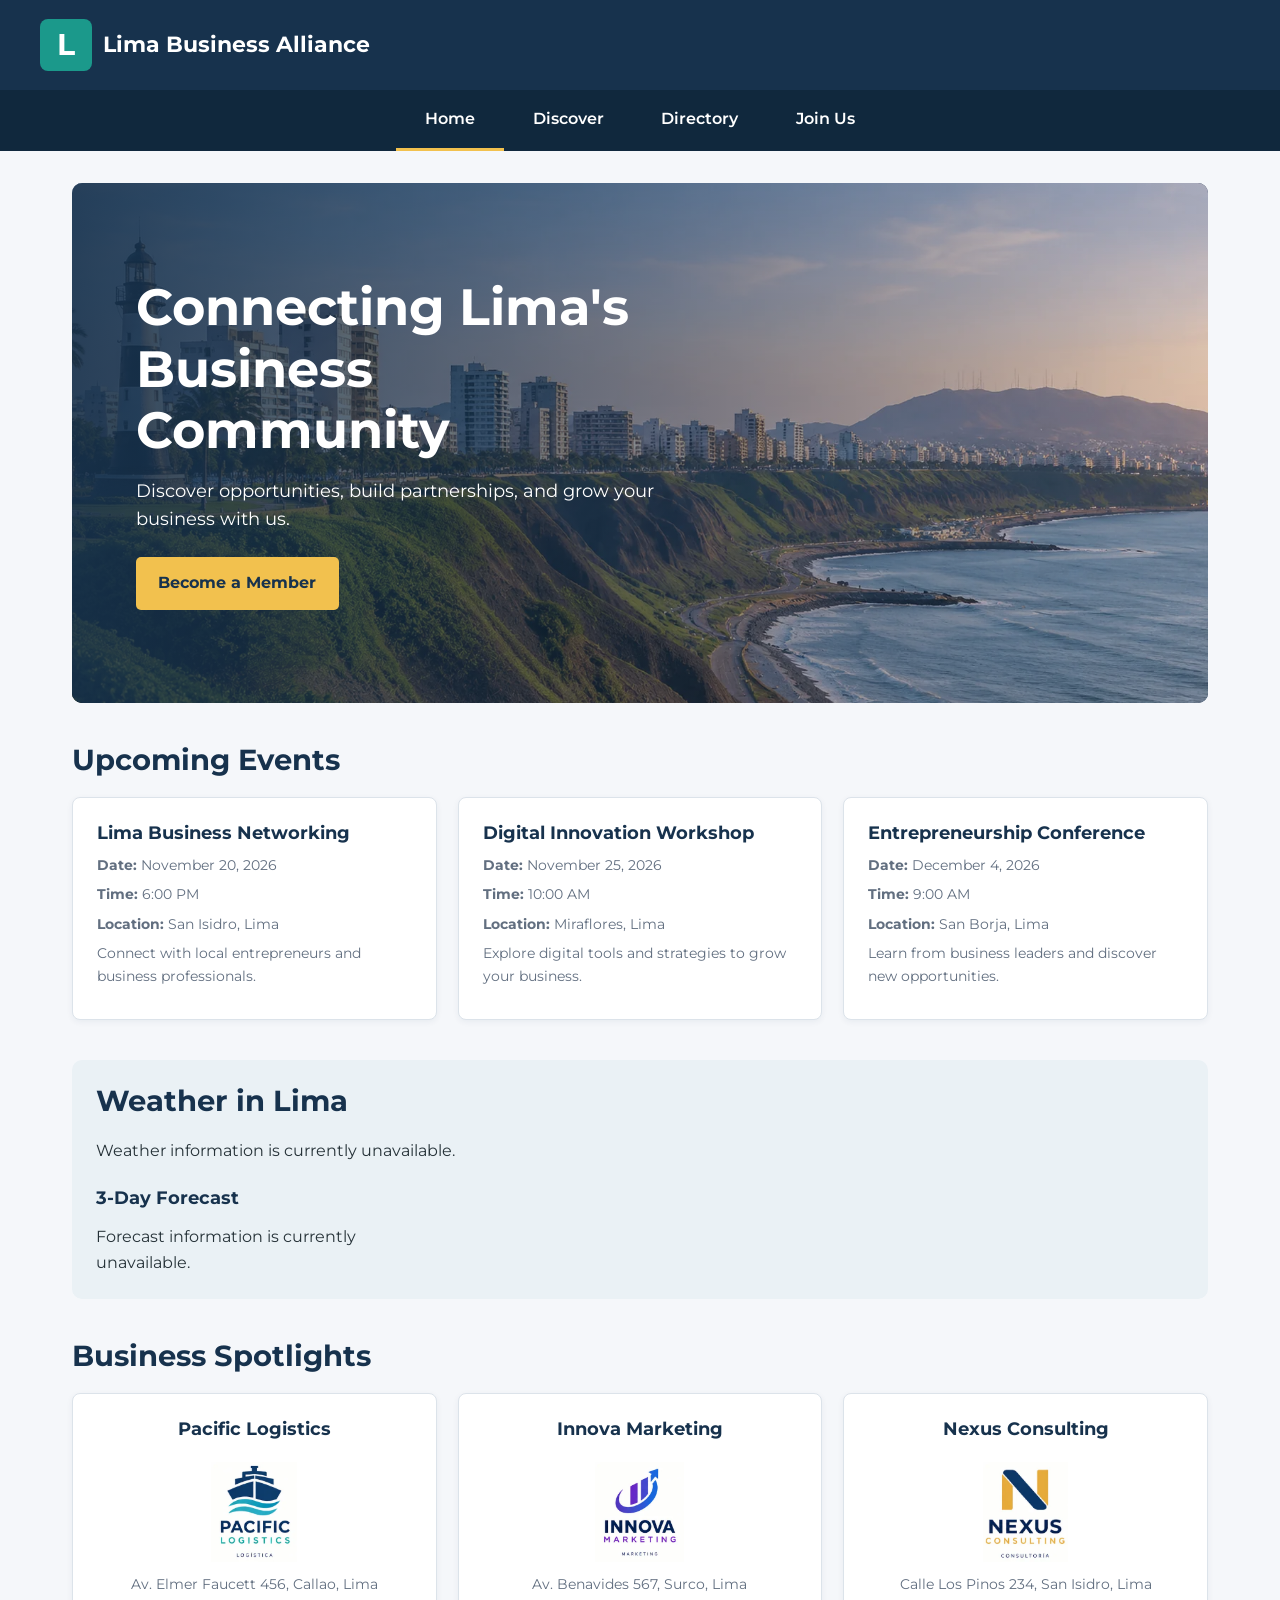
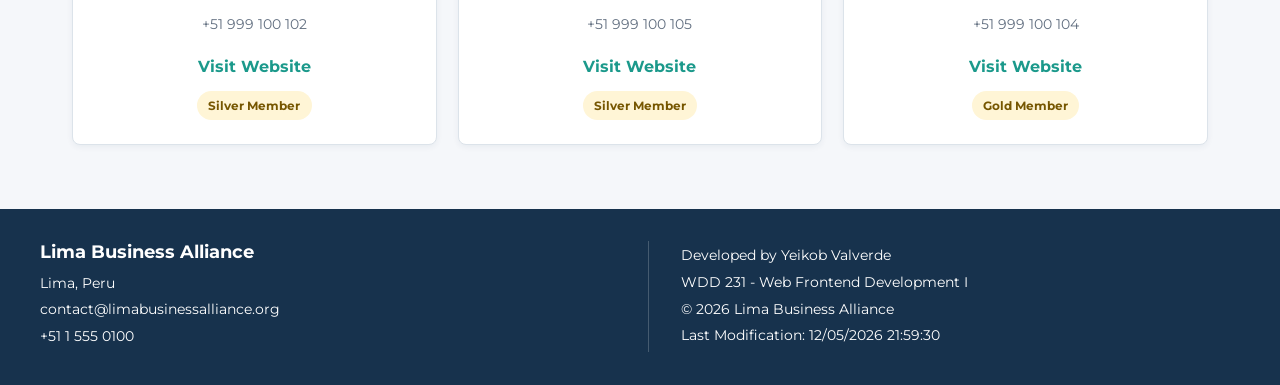
==== chamber/index.html @ bb2d60db "update" ====
<!DOCTYPE html>
<html lang="en">
<head>
    <meta charset="UTF-8">
    <meta name="viewport" content="width=device-width, initial-scale=1.0">
    <meta name="description" content="Welcome to Lima Business Alliance. Discover business opportunities, upcoming events, and local companies in Lima, Peru.">
    <meta name="author" content="Yeikob Valverde">

    <title>Home | Lima Business Alliance</title>

    <meta property="og:title" content="Lima Business Alliance | Home">
    <meta property="og:description" content="Connect with businesses, discover opportunities, and grow together in Lima, Perú.">
    <meta property="og:image" content="https://yeikob1805.github.io/wdd231/chamber/images/social-preview.jpg">
    <meta property="og:url" content="https://yeikob1805.github.io/wdd231/chamber/index.html">
    <meta property="og:type" content="website">

    <link rel="icon" href="images/favicon.png" type="image/png">

    <link rel="preconnect" href="https://fonts.googleapis.com">
    <link rel="preconnect" href="https://fonts.gstatic.com" crossorigin>
    <link href="https://fonts.googleapis.com/css2?family=Montserrat:wght@400;500;600;700&display=swap" rel="stylesheet">

    <link rel="stylesheet" href="styles/normalize.css">
    <link rel="stylesheet" href="styles/small.css">
    <link rel="stylesheet" href="styles/larger.css">

    <script src="scripts/navigation.js" defer></script>
    <script src="scripts/date.js" defer></script>
    <script src="scripts/home.js" defer></script>
</head>

<body>
    <header>
        <div class="header-content">
            <a href="index.html" class="brand">
                <span class="brand-icon">L</span>
                <span class="brand-name">Lima Business Alliance</span>
            </a>

            <button id="menu-button" aria-label="Open navigation menu" aria-expanded="false" aria-controls="primary-navigation">
                <span class="hamburger-icon"></span>
            </button>
        </div>
    </header>

    <nav id="primary-navigation">
        <a href="index.html" class="active" aria-current="page">Home</a>
        <a href="discover.html">Discover</a>
        <a href="directory.html">Directory</a>
        <a href="join.html">Join Us</a>
    </nav>

    <main>
        <section class="hero">
            <img src="images/lima-hero.webp" alt="Panoramic view of Lima's coastline and city skyline">
            <div class="hero-content">
                <h1>Connecting Lima's Business Community</h1>
                <p>Discover opportunities, build partnerships, and grow your business with us.</p>
                <a href="join.html" class="cta-button">Become a Member</a>
            </div>
        </section>

        <section class="events-section">
            <h2>Upcoming Events</h2>
            <div id="events-container"></div>
        </section>

        <section class="weather-section">
            <h2>Weather in Lima</h2>
            <div id="current-weather"></div>
            <h3>3-Day Forecast</h3>
            <div id="weather-forecast"></div>
        </section>

        <section class="spotlights-section">
            <h2>Business Spotlights</h2>
            <div id="spotlights-container"></div>
        </section>
    </main>

    <footer>
        <div class="footer-content">
            <div class="contact-info">
                <h2>Lima Business Alliance</h2>
                <p>Lima, Peru</p>
                <p>contact@limabusinessalliance.org</p>
                <p>+51 1 555 0100</p>
            </div>

            <div class="development-info">
                <p>Developed by Yeikob Valverde</p>
                <p>WDD 231 - Web Frontend Development I</p>
                <p>&copy; <span id="currentyear"></span> Lima Business Alliance</p>
                <p id="lastModified"></p>
            </div>
        </div>
    </footer>
</body>
</html>
---- chamber/styles/small.css ----
:root {
    --primary-color: #17324D;
    --secondary-color: #1B998B;
    --accent-color: #F2C14E;
    --background-color: #F5F7FA;
    --card-color: #FFFFFF;
    --text-color: #263238;
    --muted-color: #626F80; 
    --border-color: #DCE3EA;
}

body {
    font-family: 'Montserrat', sans-serif;
    background-color: var(--background-color);
    color: var(--text-color);
    line-height: 1.6;
}

header {
    background-color: var(--primary-color);
    color: white;
    padding: 1rem;
}

.header-content {
    display: flex;
    justify-content: space-between;
    align-items: center;
    max-width: 1200px;
    margin: 0 auto;
}

.brand {
    display: flex;
    align-items: center;
    gap: 0.7rem;
    color: white;
    text-decoration: none;
}

.brand-icon {
    display: flex;
    justify-content: center;
    align-items: center;
    width: 45px;
    height: 45px;
    background-color: var(--secondary-color);
    border-radius: 8px;
    font-size: 1.6rem;
    font-weight: 700;
}

.brand-name {
    font-size: 1rem;
    font-weight: 700;
}

#menu-button {
    display: flex;
    justify-content: center;
    align-items: center;
    width: 42px;
    height: 42px;
    background: none;
    border: 1px solid rgba(255, 255, 255, 0.3);
    border-radius: 5px;
    cursor: pointer;
}

.hamburger-icon,
.hamburger-icon::before,
.hamburger-icon::after {
    display: block;
    width: 23px;
    height: 3px;
    background-color: white;
    border-radius: 2px;
}

.hamburger-icon {
    position: relative;
}

.hamburger-icon::before,
.hamburger-icon::after {
    content: "";
    position: absolute;
    left: 0;
}

.hamburger-icon::before {
    top: -7px;
}

.hamburger-icon::after {
    top: 7px;
}

nav {
    display: none;
    flex-direction: column;
    background-color: #10283D;
}

nav.open {
    display: flex;
}

nav a {
    display: block;
    padding: 0.9rem 1rem;
    color: white;
    text-decoration: none;
    text-align: center;
    font-weight: 600;
    border-top: 1px solid rgba(255, 255, 255, 0.12);
}

nav a.active {
    background-color: var(--secondary-color);
}

nav a:hover {
    background-color: #24516C;
}

main {
    width: 100%;
    max-width: 1200px;
    margin: 0 auto;
    padding: 1.5rem 1rem;
}

h1 {
    color: var(--primary-color);
    font-size: 1.7rem;
    margin-bottom: 0.5rem;
}

.directory-intro {
    color: var(--muted-color);
    font-size: 0.95rem;
    margin-bottom: 1.5rem;
}

.view-options {
    display: flex;
    justify-content: center;
    gap: 0.7rem;
    margin-bottom: 1.5rem;
}

.view-button {
    padding: 0.7rem 1.2rem;
    border: 1px solid var(--primary-color);
    border-radius: 5px;
    background-color: white;
    color: var(--primary-color);
    font-family: inherit;
    font-size: 0.9rem;
    font-weight: 600;
    transition: background-color 0.2s ease, color 0.2s ease;
}

.view-button.active,
.view-button:hover {
    background-color: var(--primary-color);
    color: white;
}

.members-grid {
    display: grid;
    grid-template-columns: 1fr;
    gap: 1rem;
}

.member-card {
    display: flex;
    flex-direction: column;
    align-items: center;
    gap: 0.7rem;
    padding: 1.3rem;
    background-color: var(--card-color);
    border: 1px solid var(--border-color);
    border-radius: 8px;
    text-align: center;
    box-shadow: 0 2px 6px rgba(23, 50, 77, 0.06);
}

.member-card img {
    width: 130px;
    height: 100px;
    object-fit: contain;
    padding: 0.5rem;
}

.member-card h2 {
    color: var(--primary-color);
    font-size: 1.1rem;
}

.member-card p {
    font-size: 0.88rem;
    color: var(--muted-color);
}

.member-card a {
    color: var(--secondary-color);
    font-size: 0.9rem;
    font-weight: 700;
    text-decoration: none;
    overflow-wrap: anywhere;
}

.member-card a:hover {
    text-decoration: underline;
}

.member-level {
    display: inline-block;
    padding: 0.3rem 0.7rem;
    background-color: #FFF5D6;
    color: #765600;
    border-radius: 20px;
    font-size: 0.75rem;
    font-weight: 700;
}

.members-list {
    display: flex;
    flex-direction: column;
    gap: 0.5rem;
}

.members-list .member-card {
    flex-direction: column;
    align-items: flex-start;
    text-align: left;
    gap: 0.4rem;
    padding: 1rem;
}

.members-list .member-card img {
    display: none;
}

.members-list .member-card h2 {
    font-size: 1rem;
}

.members-list .member-card p {
    font-size: 0.85rem;
}

footer {
    background-color: var(--primary-color);
    color: white;
    padding: 2rem 1rem;
    margin-top: 2rem;
}

.footer-content {
    display: flex;
    flex-direction: column;
    gap: 1.5rem;
    max-width: 1200px;
    margin: 0 auto;
}

footer h2 {
    font-size: 1.1rem;
    margin-bottom: 0.7rem;
}

footer p {
    font-size: 0.85rem;
    margin: 0.3rem 0;
    overflow-wrap: anywhere;
}

.development-info {
    border-top: 1px solid rgba(255, 255, 255, 0.2);
    padding-top: 1rem;
}

@media screen and (max-width: 350px) {
    .brand-name {
        font-size: 0.85rem;
    }

    .view-button {
        padding: 0.6rem 0.8rem;
    }
}


/* Home Page */

.hero {
    position: relative;
    min-height: 420px;
    overflow: hidden;
    border-radius: 10px;
    background-color: var(--primary-color);
}

.hero img {
    position: absolute;
    inset: 0;
    width: 100%;
    height: 100%;
    object-fit: cover;
}

.hero::after {
    content: "";
    position: absolute;
    inset: 0;
    background: linear-gradient(90deg, rgba(23, 50, 77, 0.9), rgba(23, 50, 77, 0.15));
}

.hero-content {
    position: relative;
    z-index: 1;
    display: flex;
    flex-direction: column;
    justify-content: center;
    align-items: flex-start;
    min-height: 420px;
    max-width: 650px;
    padding: 2rem;
    color: white;
}

.hero-content h1 {
    color: white;
    font-size: 2rem;
    margin-bottom: 1rem;
}

.hero-content p {
    font-size: 1rem;
    margin-bottom: 1.5rem;
}

.cta-button {
    display: inline-block;
    padding: 0.85rem 1.4rem;
    background-color: var(--accent-color);
    color: var(--primary-color);
    border-radius: 5px;
    font-weight: 700;
    text-decoration: none;
    transition: background-color 0.2s ease, transform 0.2s ease;
}

.cta-button:hover {
    background-color: #FFD76B;
    transform: translateY(-2px);
}

.events-section,
.weather-section,
.spotlights-section {
    margin-top: 2.5rem;
}

.events-section h2,
.weather-section h2,
.spotlights-section h2 {
    color: var(--primary-color);
    font-size: 1.5rem;
    margin-bottom: 1.2rem;
}

#events-container,
#spotlights-container,
#weather-forecast {
    display: grid;
    grid-template-columns: 1fr;
    gap: 1rem;
}

.event-card,
.spotlight-card,
.weather-card {
    padding: 1.3rem;
    background-color: var(--card-color);
    border: 1px solid var(--border-color);
    border-radius: 8px;
    box-shadow: 0 2px 6px rgba(23, 50, 77, 0.06);
}

.event-card h3,
.spotlight-card h3,
.weather-card h3 {
    color: var(--primary-color);
    font-size: 1.1rem;
    margin-bottom: 0.7rem;
}

.event-card p,
.spotlight-card p,
.weather-card p {
    color: var(--muted-color);
    font-size: 0.9rem;
    margin-bottom: 0.4rem;
}

.weather-section {
    padding: 1.5rem;
    background-color: #EAF1F5;
    border-radius: 10px;
}

.weather-section h3 {
    color: var(--primary-color);
    margin: 1.5rem 0 1rem;
    font-size: 1.1rem;
}

#current-weather {
    display: grid;
    grid-template-columns: 1fr;
    gap: 1rem;
}

.weather-current {
    display: flex;
    align-items: center;
    gap: 1rem;
    padding: 1rem;
    background-color: white;
    border-radius: 8px;
}

.weather-current img {
    width: 75px;
    height: 75px;
}

.weather-current strong {
    display: block;
    color: var(--primary-color);
    font-size: 1.8rem;
}

.weather-forecast-card {
    padding: 1rem;
    background-color: white;
    border-radius: 8px;
    text-align: center;
}

.weather-forecast-card img {
    width: 55px;
    height: 55px;
    margin: 0 auto;
}

.spotlight-card {
    display: flex;
    flex-direction: column;
    align-items: center;
    text-align: center;
    gap: 0.7rem;
}

.spotlight-card img {
    width: 140px;
    height: 100px;
    object-fit: contain;
}

.spotlight-card a {
    color: var(--secondary-color);
    font-weight: 700;
    text-decoration: none;
    overflow-wrap: anywhere;
}

.spotlight-card a:hover {
    text-decoration: underline;
}
---- chamber/styles/larger.css ----
@media screen and (min-width: 768px) {

    header {
        padding: 1.2rem 2rem;
    }

    .header-content {
        max-width: 1200px;
        margin: 0 auto;
    }

    .brand-icon {
        width: 52px;
        height: 52px;
        font-size: 1.9rem;
    }

    .brand-name {
        font-size: 1.4rem;
    }

    #menu-button {
        display: none;
    }

    nav {
        display: flex;
        flex-direction: row;
        justify-content: center;
        padding: 0 2rem;
    }

    nav a {
        padding: 1rem 1.8rem;
        border-top: none;
        border-bottom: 3px solid transparent;
        transition: background-color 0.2s ease, border-color 0.2s ease;
    }

    nav a.active {
        background-color: transparent;
        border-bottom-color: var(--accent-color);
    }

    nav a:hover {
        background-color: #24516C;
        border-bottom-color: var(--secondary-color);
    }

    main {
        padding: 2rem;
    }

    h1 {
        font-size: 2.1rem;
        margin-bottom: 0.7rem;
    }

    .directory-intro {
        font-size: 1rem;
        margin-bottom: 2rem;
    }

    .view-options {
        justify-content: flex-end;
        margin-bottom: 2rem;
    }

    .members-grid {
        grid-template-columns: repeat(2, 1fr);
        gap: 1.3rem;
    }

    .member-card {
        padding: 1.5rem;
        transition: transform 0.2s ease, box-shadow 0.2s ease;
    }

    .member-card:hover {
        transform: translateY(-3px);
        box-shadow: 0 5px 14px rgba(23, 50, 77, 0.12);
    }

    .members-list .member-card {
        flex-direction: row;
        align-items: center;
        gap: 1.5rem;
        padding: 1rem 1.5rem;
    }

    .members-list .member-card img {
    display: none;
    }

    .members-list .member-card h2 {
        width: 25%;
    }

    .members-list .member-card p {
        flex: 1;
    }

    .footer-content {
        flex-direction: row;
        justify-content: space-between;
        align-items: flex-start;
        gap: 3rem;
    }

    .contact-info,
    .development-info {
        flex: 1;
    }

    .development-info {
        border-top: none;
        border-left: 1px solid rgba(255, 255, 255, 0.2);
        padding: 0 0 0 2rem;
    }
}

@media screen and (min-width: 1100px) {

    .members-grid {
        grid-template-columns: repeat(3, 1fr);
        gap: 1.5rem;
    }

    .member-card {
        padding: 1.7rem;
    }

    .member-card img {
        width: 150px;
        height: 110px;
    }
}


@media screen and (min-width: 768px) {

    .hero {
        min-height: 480px;
    }

    .hero-content {
        min-height: 480px;
        padding: 3rem;
    }

    .hero-content h1 {
        font-size: 2.8rem;
    }

    .hero-content p {
        font-size: 1.1rem;
    }

    .events-section h2,
    .weather-section h2,
    .spotlights-section h2 {
        font-size: 1.8rem;
    }

    #events-container,
    #spotlights-container {
        grid-template-columns: repeat(2, 1fr);
        gap: 1.3rem;
    }

    #current-weather {
        grid-template-columns: 1fr;
    }

    #weather-forecast {
        grid-template-columns: repeat(3, 1fr);
    }

    .event-card,
    .spotlight-card,
    .weather-card {
        padding: 1.5rem;
    }
}

@media screen and (min-width: 1100px) {

    .hero {
        min-height: 520px;
    }

    .hero-content {
        min-height: 520px;
        padding: 4rem;
    }

    .hero-content h1 {
        font-size: 3.2rem;
    }

    #events-container,
    #spotlights-container {
        grid-template-columns: repeat(3, 1fr);
    }
}
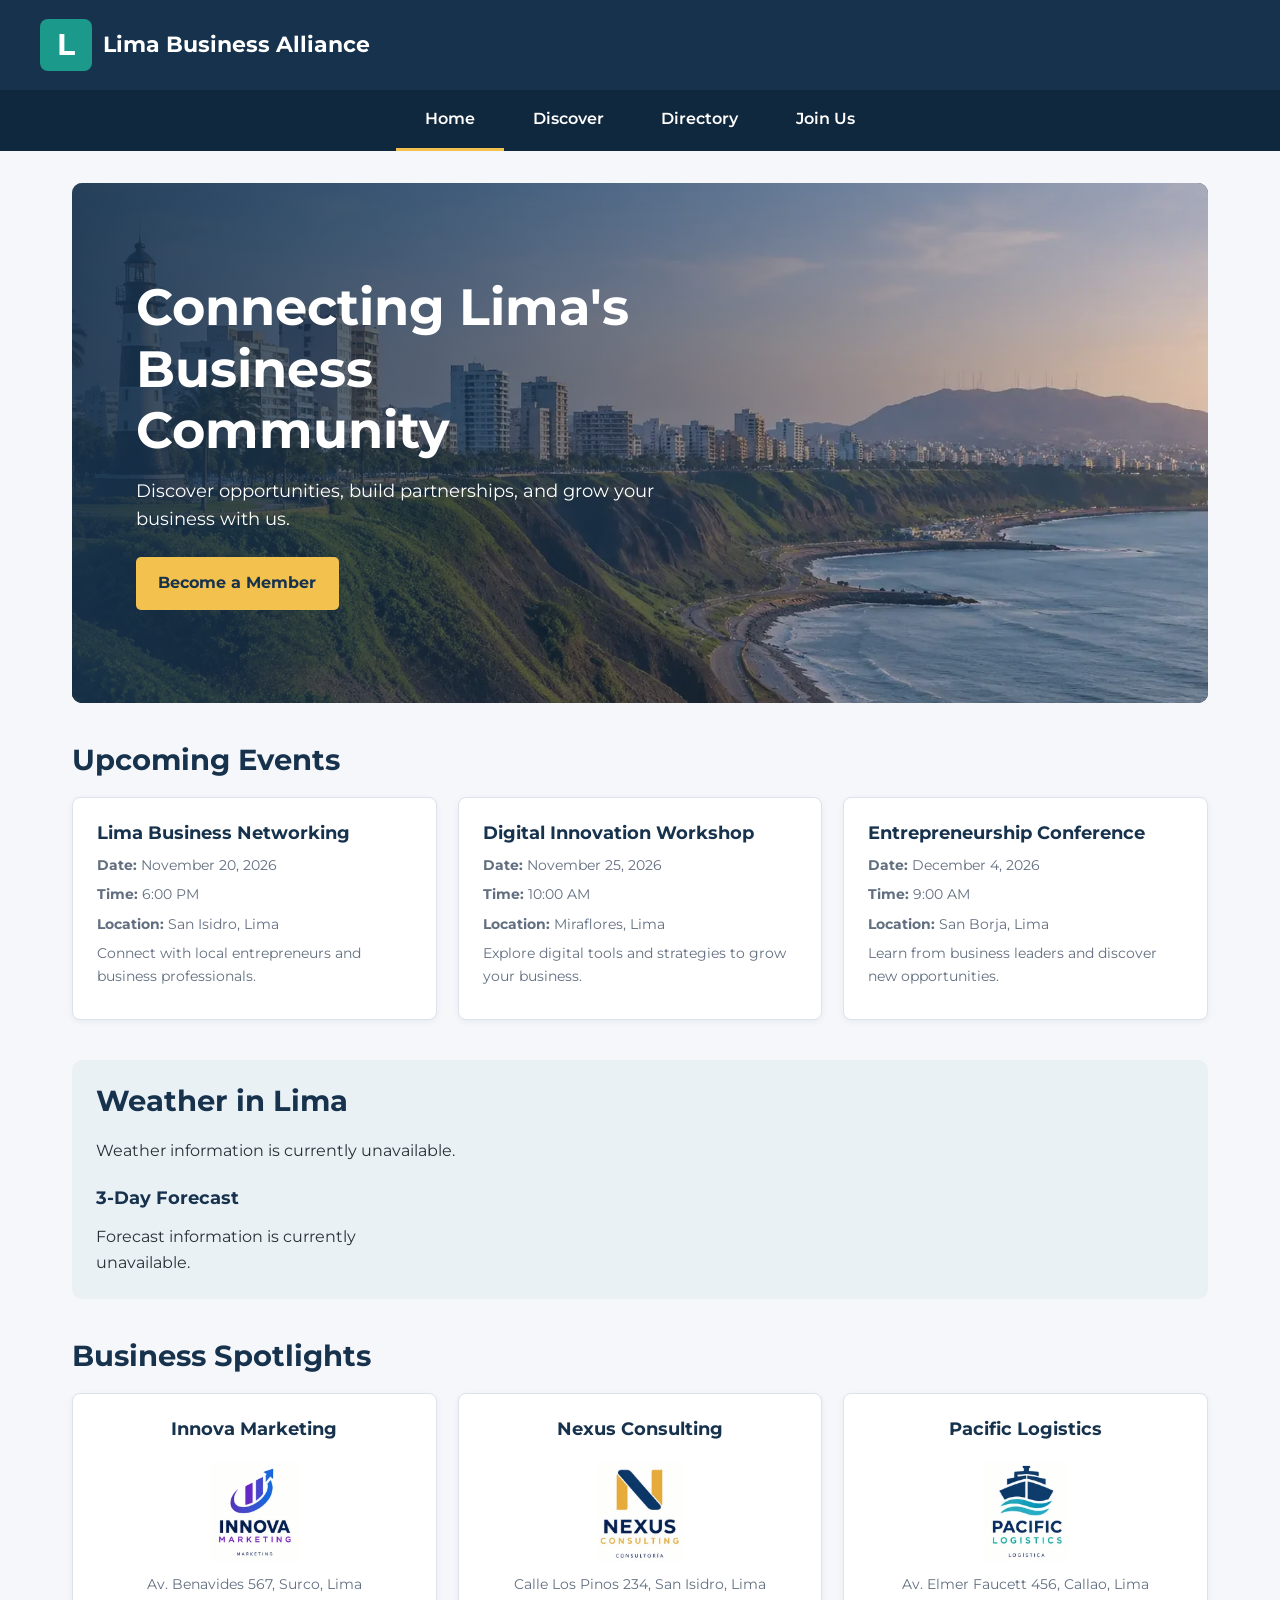
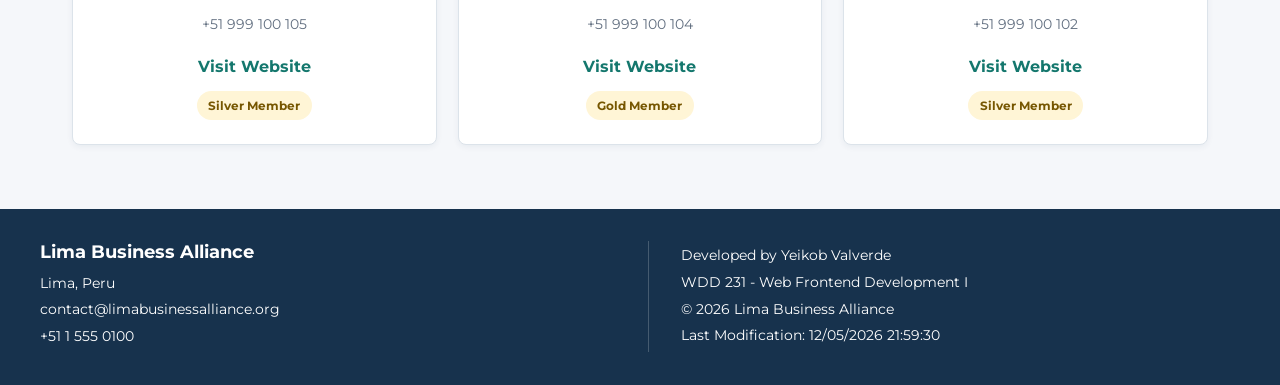
==== commit 9c8a7f98: "space" ====
--- a/chamber/index.html
+++ b/chamber/index.html
@@ -98,3 +98,4 @@
     </footer>
 </body>
 </html>
+
--- a/chamber/styles/small.css
+++ b/chamber/styles/small.css
@@ -1,4 +1,3 @@
-
 :root {
     --primary-color: #17324D;
     --secondary-color: #1B998B;
@@ -6,8 +5,17 @@
     --background-color: #F5F7FA;
     --card-color: #FFFFFF;
     --text-color: #263238;
-    --muted-color: #626F80; 
+    --muted-color: #626F80;
     --border-color: #DCE3EA;
+    --white: #FFFFFF;
+    --nav-background: #10283D;
+    --nav-hover: #24516C;
+    --soft-blue: #EAF1F5;
+    --gold-background: #FFF5D6;
+    --gold-text: #765600;
+    --gold-hover: #FFD76B;
+    --light-border: rgba(255, 255, 255, 0.2);
+    --shadow: rgba(23, 50, 77, 0.06);
 }
 
 body {
@@ -18,24 +26,25 @@
 }
 
 header {
+    padding: 1rem;
     background-color: var(--primary-color);
-    color: white;
-    padding: 1rem;
-}
-
-.header-content {
-    display: flex;
-    justify-content: space-between;
-    align-items: center;
+    color: var(--white);
+}
+
+.header-content, .footer-content {
     max-width: 1200px;
     margin: 0 auto;
+    justify-content: space-between;
+}
+
+.header-content, .brand, .footer-content, .weather-current, .spotlight-card {
+    display: flex;
+    align-items: center;
 }
 
 .brand {
-    display: flex;
-    align-items: center;
     gap: 0.7rem;
-    color: white;
+    color: var(--white);
     text-decoration: none;
 }
 
@@ -68,62 +77,45 @@
     cursor: pointer;
 }
 
-.hamburger-icon,
-.hamburger-icon::before,
-.hamburger-icon::after {
+.hamburger-icon, .hamburger-icon::before, .hamburger-icon::after {
     display: block;
     width: 23px;
     height: 3px;
-    background-color: white;
+    background-color: var(--white);
     border-radius: 2px;
 }
 
-.hamburger-icon {
-    position: relative;
-}
-
-.hamburger-icon::before,
-.hamburger-icon::after {
+.hamburger-icon { position: relative; }
+
+.hamburger-icon::before, .hamburger-icon::after {
     content: "";
     position: absolute;
     left: 0;
 }
 
-.hamburger-icon::before {
-    top: -7px;
-}
-
-.hamburger-icon::after {
-    top: 7px;
-}
+.hamburger-icon::before { top: -7px; }
+.hamburger-icon::after { top: 7px; }
 
 nav {
     display: none;
     flex-direction: column;
-    background-color: #10283D;
-}
-
-nav.open {
-    display: flex;
-}
+    background-color: var(--nav-background);
+}
+
+nav.open { display: flex; }
 
 nav a {
     display: block;
     padding: 0.9rem 1rem;
-    color: white;
+    color: var(--white);
+    text-align: center;
     text-decoration: none;
-    text-align: center;
     font-weight: 600;
     border-top: 1px solid rgba(255, 255, 255, 0.12);
 }
 
-nav a.active {
-    background-color: var(--secondary-color);
-}
-
-nav a:hover {
-    background-color: #24516C;
-}
+nav a.active { background-color: var(--secondary-color); }
+nav a:hover { background-color: var(--nav-hover); }
 
 main {
     width: 100%;
@@ -155,18 +147,15 @@
     padding: 0.7rem 1.2rem;
     border: 1px solid var(--primary-color);
     border-radius: 5px;
-    background-color: white;
-    color: var(--primary-color);
-    font-family: inherit;
-    font-size: 0.9rem;
-    font-weight: 600;
+    background-color: var(--white);
+    color: var(--primary-color);
+    font: 600 0.9rem 'Montserrat', sans-serif;
     transition: background-color 0.2s ease, color 0.2s ease;
 }
 
-.view-button.active,
-.view-button:hover {
+.view-button.active, .view-button:hover {
     background-color: var(--primary-color);
-    color: white;
+    color: var(--white);
 }
 
 .members-grid {
@@ -175,24 +164,27 @@
     gap: 1rem;
 }
 
-.member-card {
-    display: flex;
-    flex-direction: column;
-    align-items: center;
-    gap: 0.7rem;
+.member-card, .event-card, .spotlight-card, .weather-card {
     padding: 1.3rem;
     background-color: var(--card-color);
     border: 1px solid var(--border-color);
     border-radius: 8px;
+    box-shadow: 0 2px 6px var(--shadow);
+}
+
+.member-card {
+    display: flex;
+    flex-direction: column;
+    align-items: center;
+    gap: 0.7rem;
     text-align: center;
-    box-shadow: 0 2px 6px rgba(23, 50, 77, 0.06);
 }
 
 .member-card img {
     width: 130px;
     height: 100px;
+    padding: 0.5rem;
     object-fit: contain;
-    padding: 0.5rem;
 }
 
 .member-card h2 {
@@ -200,28 +192,27 @@
     font-size: 1.1rem;
 }
 
-.member-card p {
-    font-size: 0.88rem;
+.member-card p, .event-card p, .spotlight-card p, .weather-card p {
     color: var(--muted-color);
-}
-
-.member-card a {
-    color: var(--secondary-color);
     font-size: 0.9rem;
+    margin-bottom: 0.4rem;
+}
+
+.member-card a, .spotlight-card a {
+    color: #14776D;
     font-weight: 700;
     text-decoration: none;
     overflow-wrap: anywhere;
 }
 
-.member-card a:hover {
-    text-decoration: underline;
-}
+.member-card a { font-size: 0.9rem; }
+.member-card a:hover, .spotlight-card a:hover { text-decoration: underline; }
 
 .member-level {
     display: inline-block;
     padding: 0.3rem 0.7rem;
-    background-color: #FFF5D6;
-    color: #765600;
+    background-color: var(--gold-background);
+    color: var(--gold-text);
     border-radius: 20px;
     font-size: 0.75rem;
     font-weight: 700;
@@ -234,38 +225,26 @@
 }
 
 .members-list .member-card {
-    flex-direction: column;
     align-items: flex-start;
-    text-align: left;
     gap: 0.4rem;
     padding: 1rem;
-}
-
-.members-list .member-card img {
-    display: none;
-}
-
-.members-list .member-card h2 {
-    font-size: 1rem;
-}
-
-.members-list .member-card p {
-    font-size: 0.85rem;
-}
+    text-align: left;
+}
+
+.members-list .member-card img { display: none; }
+.members-list .member-card h2 { font-size: 1rem; }
+.members-list .member-card p { font-size: 0.85rem; }
 
 footer {
+    margin-top: 2rem;
+    padding: 2rem 1rem;
     background-color: var(--primary-color);
-    color: white;
-    padding: 2rem 1rem;
-    margin-top: 2rem;
+    color: var(--white);
 }
 
 .footer-content {
-    display: flex;
     flex-direction: column;
     gap: 1.5rem;
-    max-width: 1200px;
-    margin: 0 auto;
 }
 
 footer h2 {
@@ -280,20 +259,9 @@
 }
 
 .development-info {
-    border-top: 1px solid rgba(255, 255, 255, 0.2);
+    border-top: 1px solid var(--light-border);
     padding-top: 1rem;
 }
-
-@media screen and (max-width: 350px) {
-    .brand-name {
-        font-size: 0.85rem;
-    }
-
-    .view-button {
-        padding: 0.6rem 0.8rem;
-    }
-}
-
 
 /* Home Page */
 
@@ -330,11 +298,11 @@
     min-height: 420px;
     max-width: 650px;
     padding: 2rem;
-    color: white;
+    color: var(--white);
 }
 
 .hero-content h1 {
-    color: white;
+    color: var(--white);
     font-size: 2rem;
     margin-bottom: 1rem;
 }
@@ -356,61 +324,33 @@
 }
 
 .cta-button:hover {
-    background-color: #FFD76B;
+    background-color: var(--gold-hover);
     transform: translateY(-2px);
 }
 
-.events-section,
-.weather-section,
-.spotlights-section {
-    margin-top: 2.5rem;
-}
-
-.events-section h2,
-.weather-section h2,
-.spotlights-section h2 {
+.events-section, .weather-section, .spotlights-section { margin-top: 2.5rem; }
+
+.events-section h2, .weather-section h2, .spotlights-section h2 {
     color: var(--primary-color);
     font-size: 1.5rem;
     margin-bottom: 1.2rem;
 }
 
-#events-container,
-#spotlights-container,
-#weather-forecast {
+#events-container, #spotlights-container, #weather-forecast {
     display: grid;
     grid-template-columns: 1fr;
     gap: 1rem;
 }
 
-.event-card,
-.spotlight-card,
-.weather-card {
-    padding: 1.3rem;
-    background-color: var(--card-color);
-    border: 1px solid var(--border-color);
-    border-radius: 8px;
-    box-shadow: 0 2px 6px rgba(23, 50, 77, 0.06);
-}
-
-.event-card h3,
-.spotlight-card h3,
-.weather-card h3 {
+.event-card h3, .spotlight-card h3, .weather-card h3 {
     color: var(--primary-color);
     font-size: 1.1rem;
     margin-bottom: 0.7rem;
 }
 
-.event-card p,
-.spotlight-card p,
-.weather-card p {
-    color: var(--muted-color);
-    font-size: 0.9rem;
-    margin-bottom: 0.4rem;
-}
-
 .weather-section {
     padding: 1.5rem;
-    background-color: #EAF1F5;
+    background-color: var(--soft-blue);
     border-radius: 10px;
 }
 
@@ -427,18 +367,13 @@
 }
 
 .weather-current {
-    display: flex;
-    align-items: center;
     gap: 1rem;
     padding: 1rem;
-    background-color: white;
+    background-color: var(--white);
     border-radius: 8px;
 }
 
-.weather-current img {
-    width: 75px;
-    height: 75px;
-}
+.weather-current img { width: 75px; height: 75px; }
 
 .weather-current strong {
     display: block;
@@ -448,7 +383,7 @@
 
 .weather-forecast-card {
     padding: 1rem;
-    background-color: white;
+    background-color: var(--white);
     border-radius: 8px;
     text-align: center;
 }
@@ -460,11 +395,10 @@
 }
 
 .spotlight-card {
-    display: flex;
-    flex-direction: column;
-    align-items: center;
+    flex-direction: column;
+    justify-content: center;
+    gap: 0.7rem;
     text-align: center;
-    gap: 0.7rem;
 }
 
 .spotlight-card img {
@@ -473,13 +407,15 @@
     object-fit: contain;
 }
 
-.spotlight-card a {
-    color: var(--secondary-color);
-    font-weight: 700;
-    text-decoration: none;
-    overflow-wrap: anywhere;
-}
-
-.spotlight-card a:hover {
-    text-decoration: underline;
-}
+@media screen and (max-width: 350px) {
+    .brand-name { font-size: 0.85rem; }
+    .view-button { padding: 0.6rem 0.8rem; }
+}
+
+#spotlights-container .spotlight-card a {
+    color: #14776D;
+}
+
+.members-grid .member-card a {
+    color: #14776D;
+}
--- a/chamber/styles/larger.css
+++ b/chamber/styles/larger.css
@@ -1,28 +1,8 @@
-
 @media screen and (min-width: 768px) {
-
-    header {
-        padding: 1.2rem 2rem;
-    }
-
-    .header-content {
-        max-width: 1200px;
-        margin: 0 auto;
-    }
-
-    .brand-icon {
-        width: 52px;
-        height: 52px;
-        font-size: 1.9rem;
-    }
-
-    .brand-name {
-        font-size: 1.4rem;
-    }
-
-    #menu-button {
-        display: none;
-    }
+    header { padding: 1.2rem 2rem; }
+    .brand-icon { width: 52px; height: 52px; font-size: 1.9rem; }
+    .brand-name { font-size: 1.4rem; }
+    #menu-button { display: none; }
 
     nav {
         display: flex;
@@ -44,164 +24,41 @@
     }
 
     nav a:hover {
-        background-color: #24516C;
+        background-color: var(--nav-hover);
         border-bottom-color: var(--secondary-color);
     }
 
-    main {
-        padding: 2rem;
-    }
+    main { padding: 2rem; }
+    h1 { font-size: 2.1rem; margin-bottom: 0.7rem; }
+    .directory-intro { font-size: 1rem; margin-bottom: 2rem; }
+    .view-options { justify-content: flex-end; margin-bottom: 2rem; }
+    .members-grid { grid-template-columns: repeat(2, 1fr); gap: 1.3rem; }
+    .member-card { padding: 1.5rem; transition: transform 0.2s ease, box-shadow 0.2s ease; }
+    .member-card:hover { transform: translateY(-3px); box-shadow: 0 5px 14px rgba(23, 50, 77, 0.12); }
+    .members-list .member-card { flex-direction: row; align-items: center; gap: 1.5rem; padding: 1rem 1.5rem; }
+    .members-list .member-card h2 { width: 25%; }
+    .members-list .member-card p { flex: 1; }
 
-    h1 {
-        font-size: 2.1rem;
-        margin-bottom: 0.7rem;
-    }
+    .footer-content { flex-direction: row; align-items: flex-start; gap: 3rem; }
+    .contact-info, .development-info { flex: 1; }
+    .development-info { border-top: none; border-left: 1px solid var(--light-border); padding: 0 0 0 2rem; }
 
-    .directory-intro {
-        font-size: 1rem;
-        margin-bottom: 2rem;
-    }
-
-    .view-options {
-        justify-content: flex-end;
-        margin-bottom: 2rem;
-    }
-
-    .members-grid {
-        grid-template-columns: repeat(2, 1fr);
-        gap: 1.3rem;
-    }
-
-    .member-card {
-        padding: 1.5rem;
-        transition: transform 0.2s ease, box-shadow 0.2s ease;
-    }
-
-    .member-card:hover {
-        transform: translateY(-3px);
-        box-shadow: 0 5px 14px rgba(23, 50, 77, 0.12);
-    }
-
-    .members-list .member-card {
-        flex-direction: row;
-        align-items: center;
-        gap: 1.5rem;
-        padding: 1rem 1.5rem;
-    }
-
-    .members-list .member-card img {
-    display: none;
-    }
-
-    .members-list .member-card h2 {
-        width: 25%;
-    }
-
-    .members-list .member-card p {
-        flex: 1;
-    }
-
-    .footer-content {
-        flex-direction: row;
-        justify-content: space-between;
-        align-items: flex-start;
-        gap: 3rem;
-    }
-
-    .contact-info,
-    .development-info {
-        flex: 1;
-    }
-
-    .development-info {
-        border-top: none;
-        border-left: 1px solid rgba(255, 255, 255, 0.2);
-        padding: 0 0 0 2rem;
-    }
+    .hero, .hero-content { min-height: 480px; }
+    .hero-content { padding: 3rem; }
+    .hero-content h1 { font-size: 2.8rem; }
+    .hero-content p { font-size: 1.1rem; }
+    .events-section h2, .weather-section h2, .spotlights-section h2 { font-size: 1.8rem; }
+    #events-container, #spotlights-container { grid-template-columns: repeat(2, 1fr); gap: 1.3rem; }
+    #weather-forecast { grid-template-columns: repeat(3, 1fr); }
+    .event-card, .spotlight-card, .weather-card { padding: 1.5rem; }
 }
 
 @media screen and (min-width: 1100px) {
-
-    .members-grid {
-        grid-template-columns: repeat(3, 1fr);
-        gap: 1.5rem;
-    }
-
-    .member-card {
-        padding: 1.7rem;
-    }
-
-    .member-card img {
-        width: 150px;
-        height: 110px;
-    }
+    .members-grid { grid-template-columns: repeat(3, 1fr); gap: 1.5rem; }
+    .member-card { padding: 1.7rem; }
+    .member-card img { width: 150px; height: 110px; }
+    .hero, .hero-content { min-height: 520px; }
+    .hero-content { padding: 4rem; }
+    .hero-content h1 { font-size: 3.2rem; }
+    #events-container, #spotlights-container { grid-template-columns: repeat(3, 1fr); }
 }
-
-
-@media screen and (min-width: 768px) {
-
-    .hero {
-        min-height: 480px;
-    }
-
-    .hero-content {
-        min-height: 480px;
-        padding: 3rem;
-    }
-
-    .hero-content h1 {
-        font-size: 2.8rem;
-    }
-
-    .hero-content p {
-        font-size: 1.1rem;
-    }
-
-    .events-section h2,
-    .weather-section h2,
-    .spotlights-section h2 {
-        font-size: 1.8rem;
-    }
-
-    #events-container,
-    #spotlights-container {
-        grid-template-columns: repeat(2, 1fr);
-        gap: 1.3rem;
-    }
-
-    #current-weather {
-        grid-template-columns: 1fr;
-    }
-
-    #weather-forecast {
-        grid-template-columns: repeat(3, 1fr);
-    }
-
-    .event-card,
-    .spotlight-card,
-    .weather-card {
-        padding: 1.5rem;
-    }
-}
-
-@media screen and (min-width: 1100px) {
-
-    .hero {
-        min-height: 520px;
-    }
-
-    .hero-content {
-        min-height: 520px;
-        padding: 4rem;
-    }
-
-    .hero-content h1 {
-        font-size: 3.2rem;
-    }
-
-    #events-container,
-    #spotlights-container {
-        grid-template-columns: repeat(3, 1fr);
-    }
-}
-
